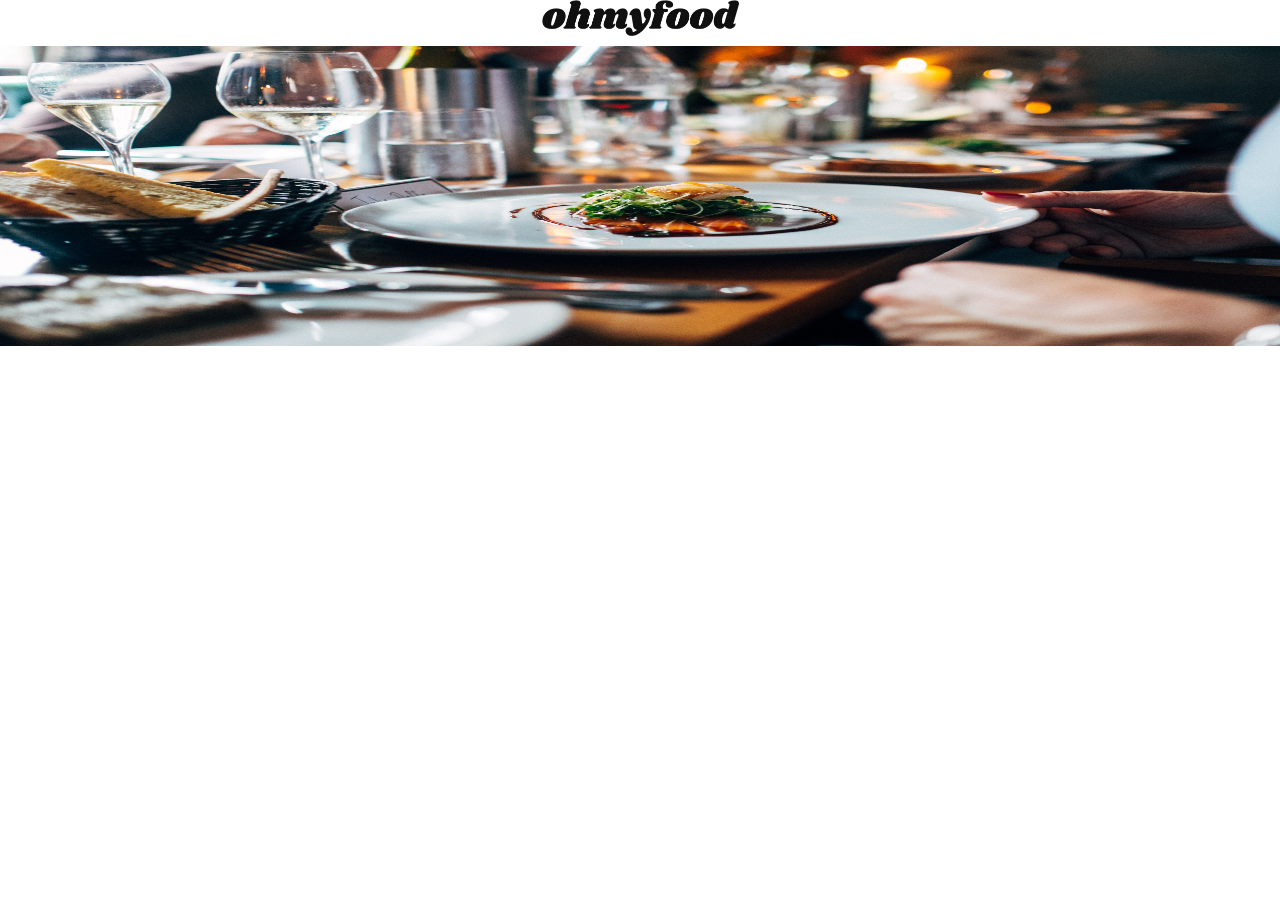
==== restaurants/restaurant1.html @ dc2adfb1 "init html and css of first restaurant page" ====
<!DOCTYPE html>
<html lang="en">
<head>
  <meta charset="UTF-8">
  <meta name="viewport" content="width=device-width, initial-scale=1.0">
  <link rel="stylesheet" href="https://cdnjs.cloudflare.com/ajax/libs/font-awesome/6.2.1/css/all.min.css"
        integrity="sha512-MV7K8+y+gLIBoVD59lQIYicR65iaqukzvf/nwasF0nqhPay5w/9lJmVM2hMDcnK1OnMGCdVK+iQrJ7lzPJQd1w=="
        crossorigin="anonymous" referrerpolicy="no-referrer">
  <link rel="preconnect" href="https://fonts.googleapis.com">
  <link rel="preconnect" href="https://fonts.gstatic.com" crossorigin>
  <link href="https://fonts.googleapis.com/css2?family=Roboto:wght@300;400;500;700&family=Shrikhand&display=swap" rel="stylesheet">
  <link rel="stylesheet" href="../assets/style.css">
  <title>Ohmyfood</title>
</head>
<body>
  <header>
    <div class="restaurants-header">
      <i class="fa-solid fa-arrow-left"></i>
      <img src="../assets/images/logo/ohmyfood.png" alt="logo-Ohmyfood" class="logo">
    </div>
  </header>
  <main>
    <section class="restaurant-banner">
      <img src="../assets/images/restaurants/jay-wennington-N_Y88TWmGwA-unsplash.jpg" alt="jay-restaurant">
    </section>
  </main>
</body>
</html>
---- assets/style.css ----
@charset "UTF-8";
:root {
  --light-gray: #F6F6F6;
  --shadow-gray: #353535;
  --gray: #EAEAEA;
  --primary: #9356DC;
  --secondary: #FF79DA;
  --tertiary: #99E2D0;
}

* {
  box-sizing: border-box;
}

body {
  margin: 0;
  font-family: "Roboto", sans-serif;
}

h1 {
  font-family: "Shrikhand", cursive;
  font-size: 20px;
}

h2 {
  font-weight: 700;
  font-size: 24px;
}

h3 {
  font-weight: 700;
  font-size: 18px;
}

h4 {
  font-weight: 300;
  font-size: 18px;
}

p {
  font-weight: 500;
  font-size: 16px;
}

.main-container {
  min-width: 375px;
  margin: 24px;
}

header {
  display: flex;
  justify-content: center;
  padding-bottom: 10px;
}
header .logo {
  width: 197px;
  height: 36px;
}

.location {
  display: flex;
  flex-direction: row;
  gap: 8px;
  justify-content: center;
  text-align: center;
  align-items: center;
  background-color: var(--gray);
  box-shadow: 0 4px 6px -6px black;
  margin-left: -24px; /* Annule le margin du main-container sur le côté gauche */
  margin-right: -24px;
}

.introduction {
  display: flex;
  flex-direction: column;
  margin-left: -24px; /* Annule le margin du main-container sur le côté gauche */
  margin-right: -24px;
  background-color: var(--light-gray);
  justify-content: center;
  text-align: center;
  align-items: center;
  padding-top: 24px;
  padding-bottom: 30px;
}
.introduction h2 {
  width: 275px;
}
.introduction h4 {
  width: 315px;
}
.introduction button {
  color: white;
  background: linear-gradient(var(--secondary), var(--primary));
  border-radius: 50px;
  border: none;
  padding: 20px;
}

.functionment {
  display: flex;
  flex-direction: column;
  gap: 20px;
  padding: 24px 0;
}
.functionment .functionality {
  background-color: var(--light-gray);
  width: 335px;
  border-radius: 20px;
  display: flex;
  flex-direction: row;
  gap: 15px;
  align-items: center;
  margin-left: 10px;
  padding: 15px 0;
  padding-left: 20px;
}
.functionment .functionality .fa-store {
  color: var(--primary);
}

.restaurants {
  background-color: var(--light-gray);
  margin-left: -24px; /* Annule le margin du main-container sur le côté gauche */
  margin-right: -24px;
  padding: 24px;
  margin-bottom: 30px;
}

.cards-restaurant {
  display: flex;
  flex-direction: column;
  gap: 30px;
}
.cards-restaurant .card-restaurant {
  display: flex;
  flex-direction: column;
  width: 100%;
  height: auto;
  background-color: white;
  border-radius: 15px;
}
.cards-restaurant .card-restaurant img {
  border-top-left-radius: 15px;
  border-top-right-radius: 15px;
  width: 100%;
  height: 230px;
}
.cards-restaurant .card-restaurant .detail {
  display: flex;
  flex-direction: row;
  padding: 18px 12px;
  align-items: center;
  justify-content: space-between;
  width: 100%;
  height: 30%;
}
.cards-restaurant .card-restaurant .detail .text-description {
  display: flex;
  flex-direction: column;
  gap: 5px;
}
.cards-restaurant .card-restaurant .detail .text-description h3, .cards-restaurant .card-restaurant .detail .text-description h4 {
  margin: 0;
}
.cards-restaurant .card-restaurant .detail i {
  font-size: 25px;
}
.cards-restaurant .card-restaurant .detail .color-heart {
  background: -webkit-linear-gradient(var(--primary), var(--secondary));
  background: linear-gradient(var(--primary), var(--secondary));
  -webkit-background-clip: text;
  background-clip: text;
  -webkit-text-fill-color: transparent;
  display: inline-block;
}

footer {
  color: white;
  background-color: var(--shadow-gray);
  margin-left: -24px; /* Annule le margin du main-container sur le côté gauche */
  margin-right: -24px;
  padding: 24px;
  padding-bottom: 40px;
}
footer h1 {
  margin-bottom: 20px;
}
footer .footer-list {
  display: flex;
  flex-direction: column;
  gap: 12px;
}
footer .footer-list p {
  margin: 0;
}

.restaurants-header {
  display: flex;
  flex-direction: row;
  justify-content: center;
  align-items: center;
  position: relative;
  width: 100%;
}
.restaurants-header i {
  position: absolute;
  left: 20px;
}

main {
  width: 100%;
}

.restaurant-banner img {
  width: 100%;
  height: 300px;
}

/*# sourceMappingURL=style.css.map */
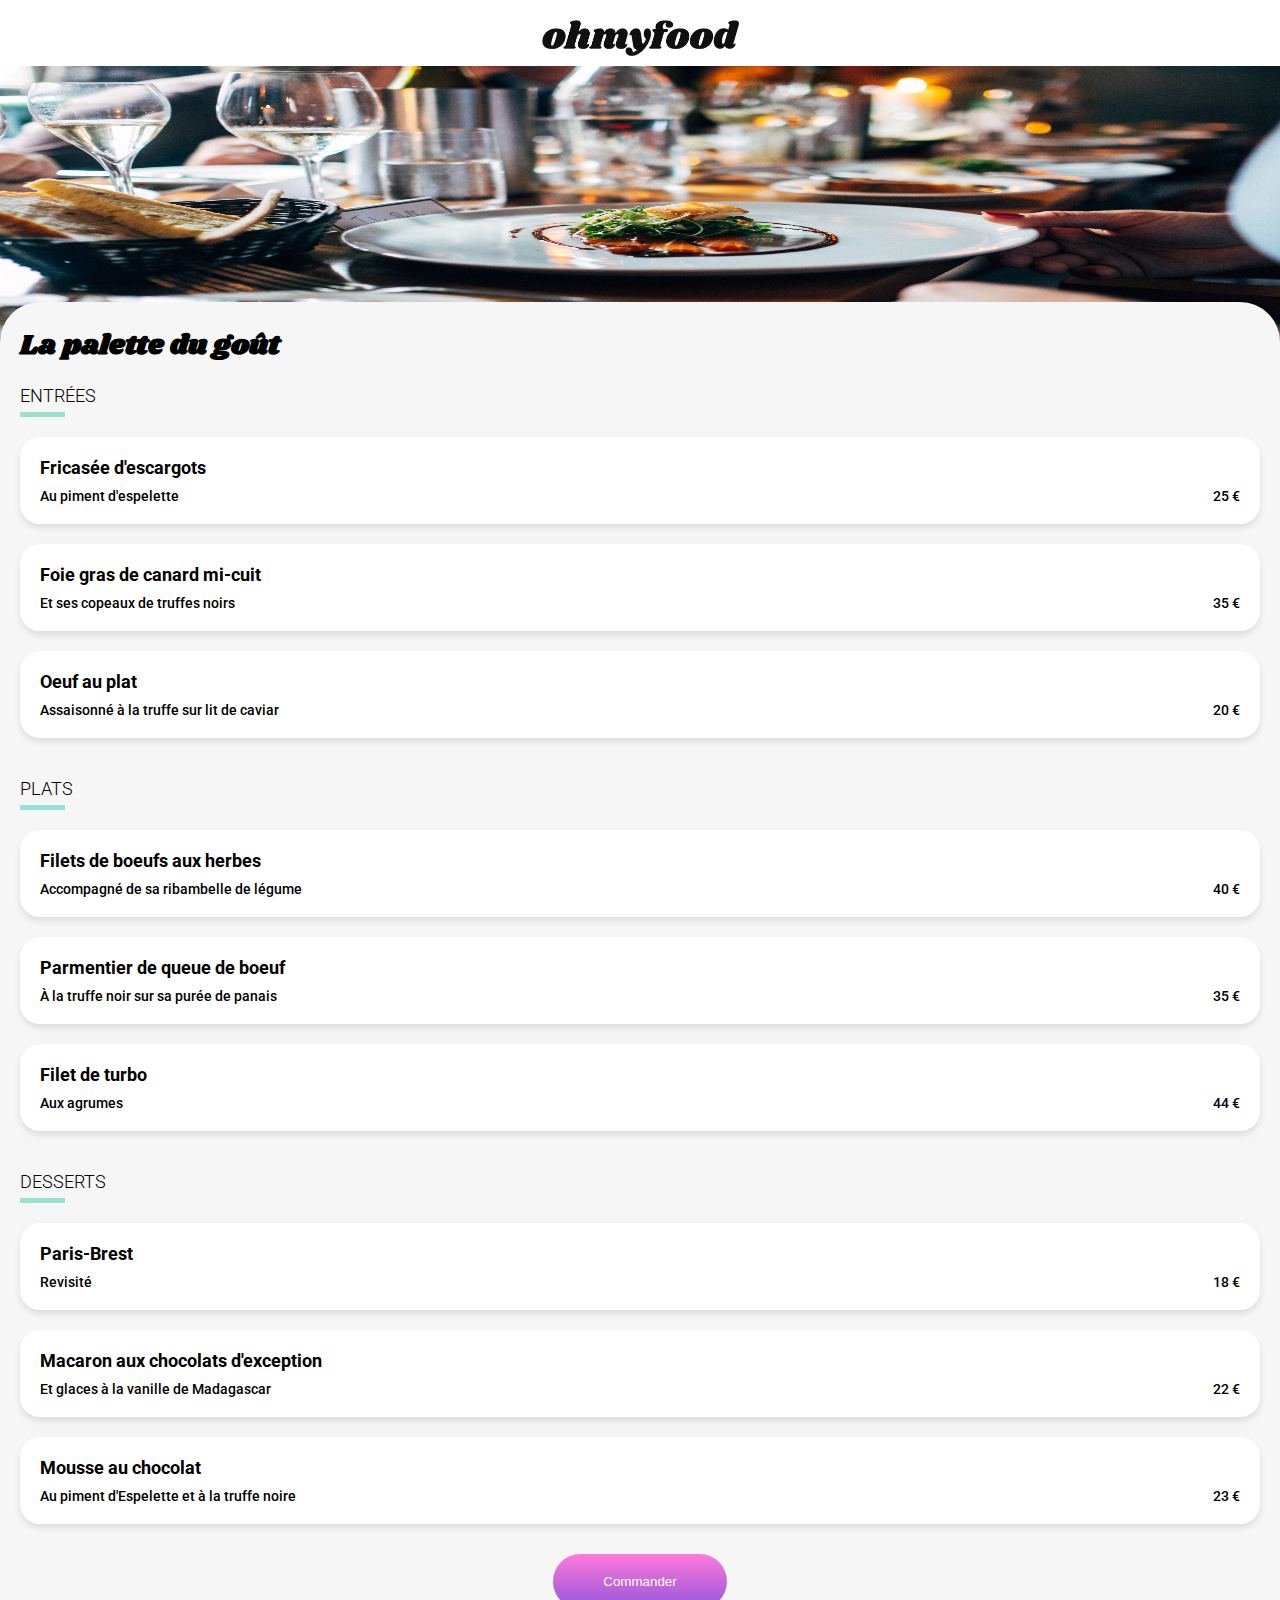
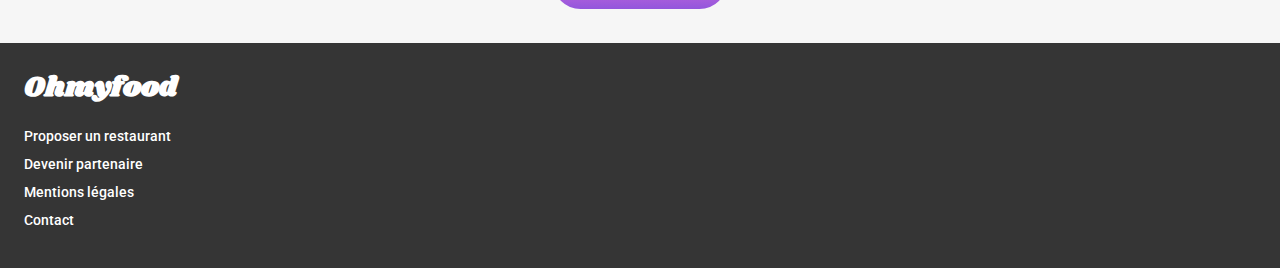
==== commit 2961c500: "add mobile first for one restaurant page and reworking of some style for index page in mobile first " ====
--- a/restaurants/restaurant1.html
+++ b/restaurants/restaurant1.html
@@ -1,20 +1,24 @@
 <!DOCTYPE html>
 <html lang="en">
+
 <head>
   <meta charset="UTF-8">
   <meta name="viewport" content="width=device-width, initial-scale=1.0">
   <link rel="stylesheet" href="https://cdnjs.cloudflare.com/ajax/libs/font-awesome/6.2.1/css/all.min.css"
-        integrity="sha512-MV7K8+y+gLIBoVD59lQIYicR65iaqukzvf/nwasF0nqhPay5w/9lJmVM2hMDcnK1OnMGCdVK+iQrJ7lzPJQd1w=="
-        crossorigin="anonymous" referrerpolicy="no-referrer">
+    integrity="sha512-MV7K8+y+gLIBoVD59lQIYicR65iaqukzvf/nwasF0nqhPay5w/9lJmVM2hMDcnK1OnMGCdVK+iQrJ7lzPJQd1w=="
+    crossorigin="anonymous" referrerpolicy="no-referrer">
   <link rel="preconnect" href="https://fonts.googleapis.com">
   <link rel="preconnect" href="https://fonts.gstatic.com" crossorigin>
-  <link href="https://fonts.googleapis.com/css2?family=Roboto:wght@300;400;500;700&family=Shrikhand&display=swap" rel="stylesheet">
-  <link rel="stylesheet" href="../assets/style.css">
+  <link href="https://fonts.googleapis.com/css2?family=Roboto:wght@300;400;500;700&family=Shrikhand&display=swap"
+    rel="stylesheet">
+  <link rel="stylesheet" href="./assets/css/main.css">
+  <link rel="stylesheet" href="../assets/css/restaurants/style.css">
   <title>Ohmyfood</title>
 </head>
+
 <body>
   <header>
-    <div class="restaurants-header">
+    <div class="restaurant-header">
       <i class="fa-solid fa-arrow-left"></i>
       <img src="../assets/images/logo/ohmyfood.png" alt="logo-Ohmyfood" class="logo">
     </div>
@@ -23,6 +27,108 @@
     <section class="restaurant-banner">
       <img src="../assets/images/restaurants/jay-wennington-N_Y88TWmGwA-unsplash.jpg" alt="jay-restaurant">
     </section>
+    <section class="restaurant-menu">
+      <div class="menu-title">
+        <h1>La palette du goût</h1>
+        <i class="fa-regular fa-heart"></i>
+      </div>
+      <div class="menu-sections">
+        <div class="section">
+          <div class="section-title">
+            <h4>ENTRÉES</h4>
+            <div class="rectangle"></div>
+          </div>
+          <div class="plate">
+            <h3>Fricasée d'escargots</h3>
+            <div class="pricing">
+              <p>Au piment d'espelette</p>
+              <p>25 €</p>
+            </div>
+          </div>
+          <div class="plate">
+            <h3>Foie gras de canard mi-cuit</h3>
+            <div class="pricing">
+              <p>Et ses copeaux de truffes noirs</p>
+              <p>35 €</p>
+            </div>
+          </div>
+          <div class="plate">
+            <h3>Oeuf au plat</h3>
+            <div class="pricing">
+              <p>Assaisonné à la truffe sur lit de caviar</p>
+              <p>20 €</p>
+            </div>
+          </div>
+        </div>
+        <div class="section">
+          <div class="section-title">
+            <h4>PLATS</h4>
+            <div class="rectangle"></div>
+          </div>
+          <div class="plate">
+            <h3>Filets de boeufs aux herbes</h3>
+            <div class="pricing">
+              <p>Accompagné de sa ribambelle de légume</p>
+              <p>40 €</p>
+            </div>
+          </div>
+          <div class="plate">
+            <h3>Parmentier de queue de boeuf</h3>
+            <div class="pricing">
+              <p>À la truffe noir sur sa purée de panais</p>
+              <p>35 €</p>
+            </div>
+          </div>
+          <div class="plate">
+            <h3>Filet de turbo</h3>
+            <div class="pricing">
+              <p>Aux agrumes</p>
+              <p>44 €</p>
+            </div>
+          </div>
+        </div>
+        <div class="section">
+          <div class="section-title">
+            <h4>DESSERTS</h4>
+            <div class="rectangle"></div>
+          </div>
+          <div class="plate">
+            <h3>Paris-Brest</h3>
+            <div class="pricing">
+              <p>Revisité</p>
+              <p>18 €</p>
+            </div>
+          </div>
+          <div class="plate">
+            <h3>Macaron aux chocolats d'exception</h3>
+            <div class="pricing">
+              <p>Et glaces à la vanille de Madagascar</p>
+              <p>22 €</p>
+            </div>
+          </div>
+          <div class="plate">
+            <h3>Mousse au chocolat</h3>
+            <div class="pricing">
+              <p>Au piment d'Espelette et à la truffe noire</p>
+              <p>23 €</p>
+            </div>
+          </div>
+        </div>
+      </div>
+      <div class="commander">
+        <button>Commander</button>
+      </div>
+    </section>
   </main>
+  <footer>
+    <h1>Ohmyfood</h1>
+    <div class="footer-list">
+      <p><i class="fa-solid fa-utensils"></i> Proposer un restaurant</p>
+      <p><i class="fa-solid fa-handshake-simple"></i> Devenir partenaire</p>
+      <p>Mentions légales</p>
+      <p>Contact</p>
+    </div>
+  </footer>
 </body>
+
 </html>
--- a/assets/css/restaurants/style.css
+++ b/assets/css/restaurants/style.css
@@ -0,0 +1,93 @@
+@import url("../main.css");
+.restaurant-header {
+  display: flex;
+  flex-direction: row;
+  justify-content: center;
+  align-items: center;
+  position: relative;
+  width: 100%;
+  margin-top: 20px;
+  margin-bottom: 10px;
+}
+.restaurant-header i {
+  position: absolute;
+  left: 20px;
+}
+
+main {
+  width: 100%;
+}
+
+.restaurant-banner {
+  position: relative;
+  z-index: 1;
+}
+.restaurant-banner img {
+  width: 100%;
+  height: 300px;
+}
+
+.restaurant-menu {
+  padding: 4px 20px;
+  background-color: var(--light-gray);
+  border-top-left-radius: 40px;
+  border-top-right-radius: 40px;
+  position: relative;
+  z-index: 2;
+  margin-top: -68px;
+}
+.restaurant-menu .menu-title {
+  display: flex;
+  align-items: center;
+  gap: 42px;
+}
+.restaurant-menu .menu-title i {
+  font-size: 25px;
+}
+.restaurant-menu .commander {
+  text-align: center;
+  margin-bottom: 30px;
+}
+
+.menu-sections {
+  display: flex;
+  flex-direction: column;
+  gap: 40px;
+  margin-bottom: 30px;
+}
+.menu-sections .section {
+  display: flex;
+  flex-direction: column;
+  gap: 20px;
+}
+.menu-sections h3,
+.menu-sections h4,
+.menu-sections p {
+  padding: 0;
+  margin: 0;
+}
+.menu-sections .rectangle {
+  margin-top: 6px;
+  width: 45px;
+  height: 5px;
+  background-color: var(--tertiary);
+}
+.menu-sections .plate {
+  background-color: white;
+  border-radius: 20px;
+  padding: 20px;
+  box-shadow: 0 4px 6px rgba(0, 0, 0, 0.1);
+}
+.menu-sections .pricing {
+  margin-top: 10px;
+  display: flex;
+  justify-content: space-between;
+}
+
+button {
+  color: white;
+  background: linear-gradient(var(--secondary), var(--primary));
+  border-radius: 50px;
+  border: none;
+  padding: 20px 50px;
+}/*# sourceMappingURL=style.css.map */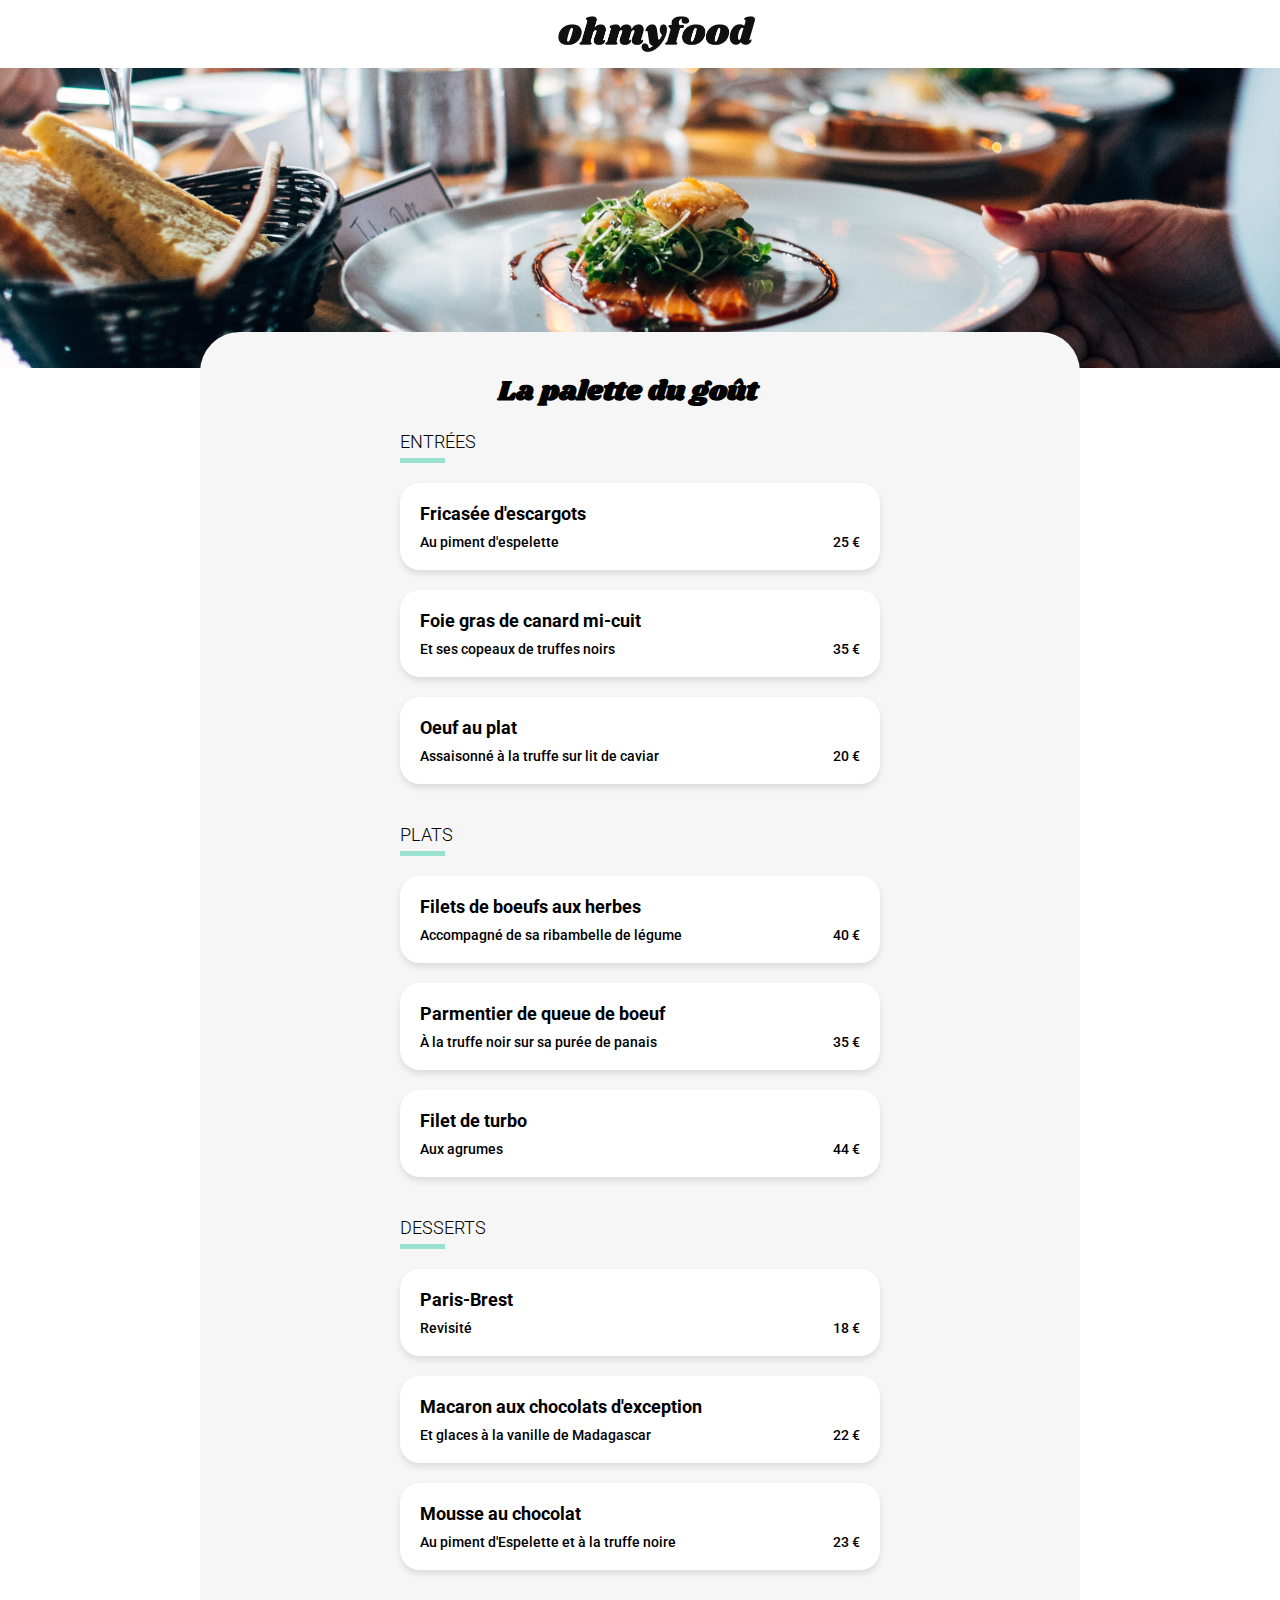
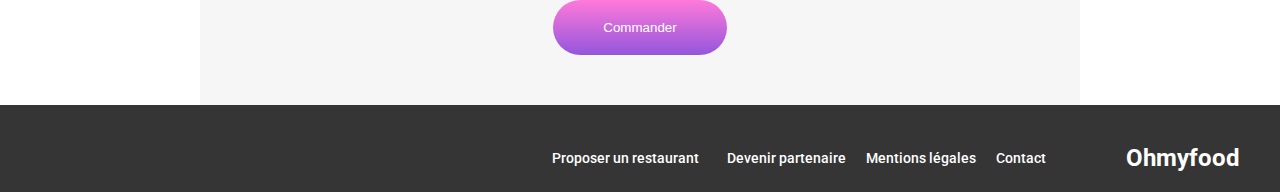
==== commit f2311b07: "add desktop responsive for index.html and restaurant1.html pages" ====
--- a/restaurants/restaurant1.html
+++ b/restaurants/restaurant1.html
@@ -121,7 +121,7 @@
     </section>
   </main>
   <footer>
-    <h1>Ohmyfood</h1>
+    <h2>Ohmyfood</h2>
     <div class="footer-list">
       <p><i class="fa-solid fa-utensils"></i> Proposer un restaurant</p>
       <p><i class="fa-solid fa-handshake-simple"></i> Devenir partenaire</p>
--- a/assets/css/restaurants/style.css
+++ b/assets/css/restaurants/style.css
@@ -25,6 +25,8 @@
 .restaurant-banner img {
   width: 100%;
   height: 300px;
+  -o-object-fit: cover;
+     object-fit: cover;
 }
 
 .restaurant-menu {
@@ -90,4 +92,19 @@
   border-radius: 50px;
   border: none;
   padding: 20px 50px;
+}
+
+@media (min-width: 768px) {
+  .restaurant-header {
+    margin: 16px;
+  }
+  .restaurant-menu {
+    margin: 0 200px;
+    margin-top: -40px;
+    padding: 20px 200px;
+  }
+  .restaurant-menu .menu-title {
+    justify-content: center;
+    gap: 24px;
+  }
 }/*# sourceMappingURL=style.css.map */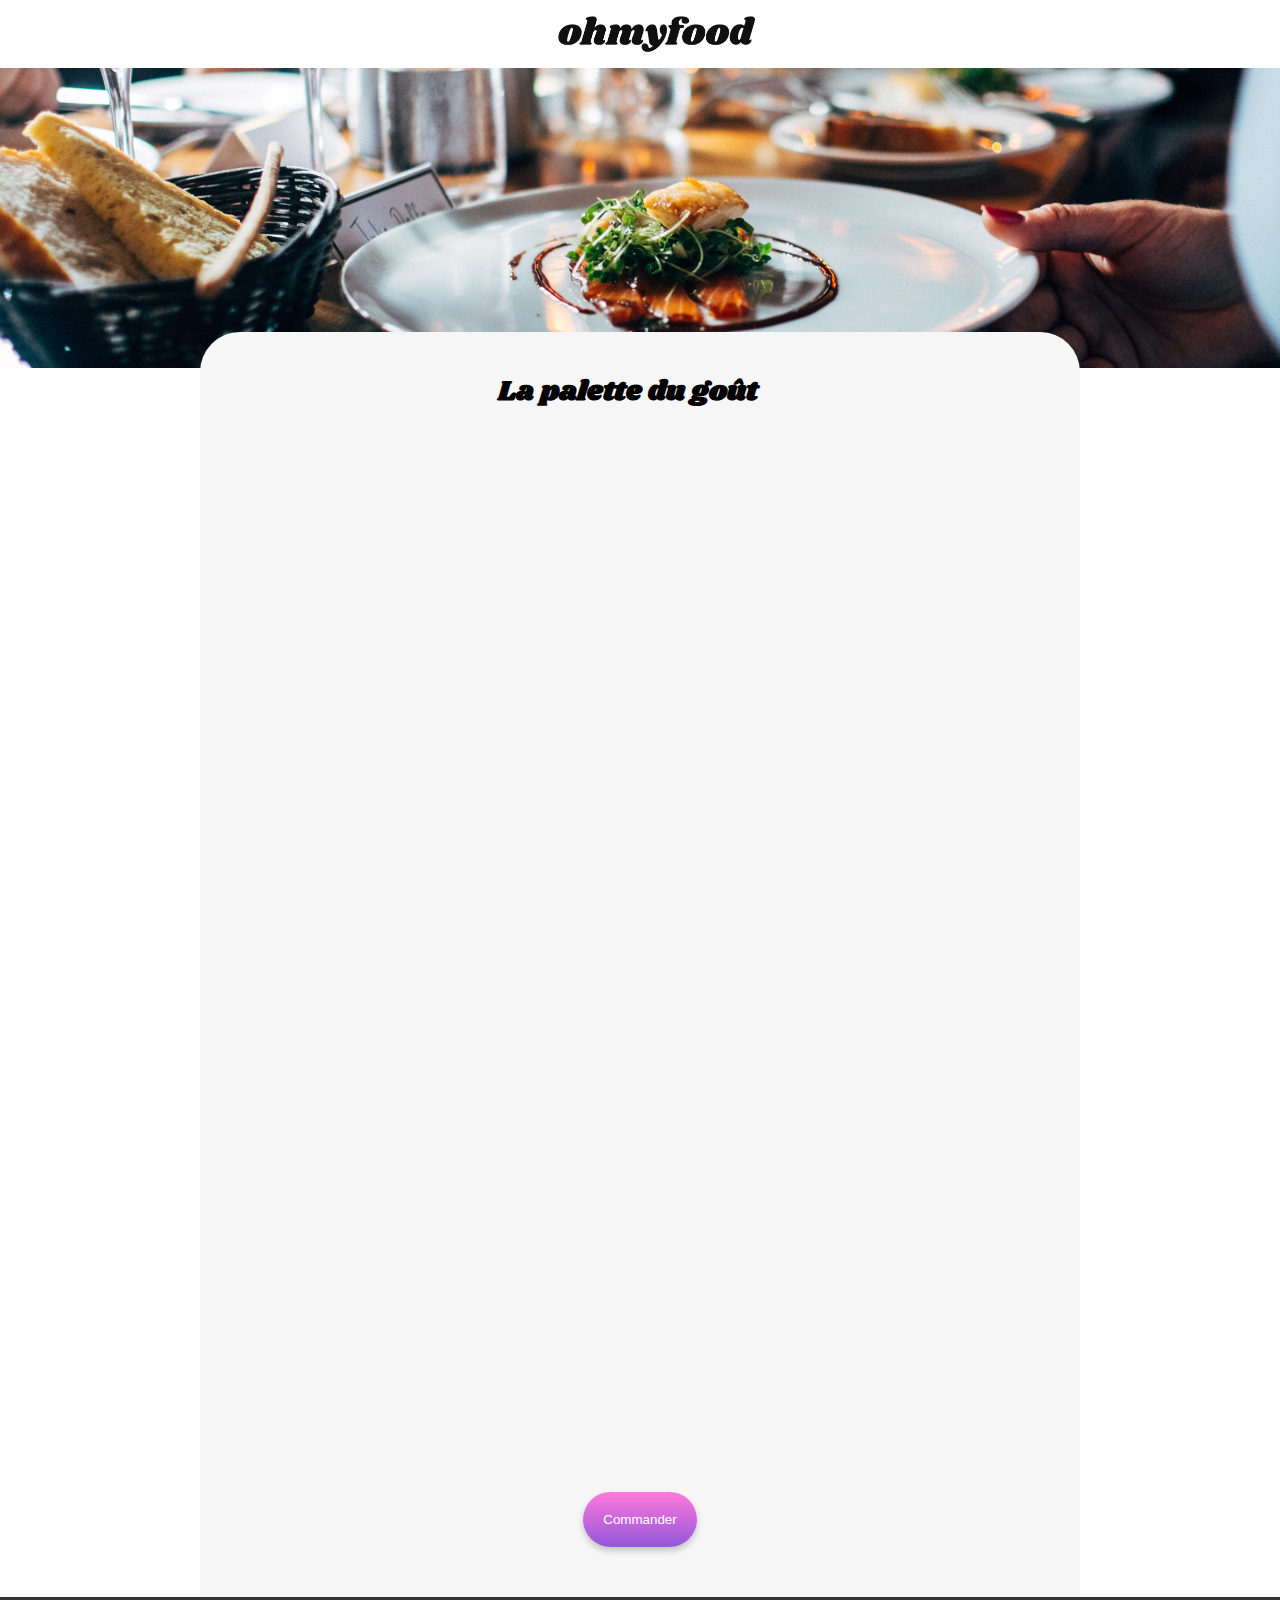
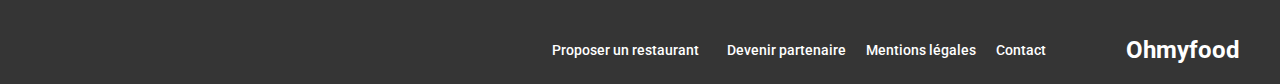
==== commit ada01831: "create a main.scss like other CSS files + add all animations of the app as animations on buttons, ma" ====
--- a/restaurants/restaurant1.html
+++ b/restaurants/restaurant1.html
@@ -39,12 +39,20 @@
             <div class="rectangle"></div>
           </div>
           <div class="plate">
-            <h3>Fricasée d'escargots</h3>
+            <div class="text-container">
+              <h3>Fricasée d'escargots</h3>
+              <p class="description">Au piment d'espelette</p>
+            </div>
             <div class="pricing">
-              <p>Au piment d'espelette</p>
-              <p>25 €</p>
+              <p class="price">25 €</p>
+            </div>
+            <div class="checkmark-circle">
+              <div class="circle">
+                <i class="fa-solid fa-check"></i>
+              </div>
             </div>
           </div>
+
           <div class="plate">
             <h3>Foie gras de canard mi-cuit</h3>
             <div class="pricing">
--- a/assets/css/restaurants/style.css
+++ b/assets/css/restaurants/style.css
@@ -1,3 +1,4 @@
+@charset "UTF-8";
 @import url("../main.css");
 .restaurant-header {
   display: flex;
@@ -56,6 +57,13 @@
   flex-direction: column;
   gap: 40px;
   margin-bottom: 30px;
+  /* Conteneur pour le texte et la description */
+  /* Pour aligner correctement le prix */
+  /* Le checkmark qui occupe toute la hauteur et avec les bords arrondis */
+  /* L'animation lors du survol */
+  /* Faire entrer le carré au survol */
+  /* Faire disparaitre le carré lorsqu'il n'y a plus de survol */
+  /* Légère modification de la marge à gauche du prix au survol */
 }
 .menu-sections .section {
   display: flex;
@@ -79,11 +87,81 @@
   border-radius: 20px;
   padding: 20px;
   box-shadow: 0 4px 6px rgba(0, 0, 0, 0.1);
+  position: relative;
+  display: flex;
+  justify-content: space-between;
+  align-items: center;
+  transition: box-shadow 0.3s ease, transform 0.3s ease;
+  overflow: hidden;
+  /* Masque tout ce qui dépasse de la div parente */
+}
+.menu-sections .text-container {
+  display: flex;
+  flex-direction: column;
+  gap: 5px;
 }
 .menu-sections .pricing {
-  margin-top: 10px;
-  display: flex;
-  justify-content: space-between;
+  display: flex;
+  align-items: center;
+}
+.menu-sections .price {
+  white-space: nowrap;
+  /* Évite que le prix ne se déplace sur une nouvelle ligne */
+  margin-left: auto;
+  /* Pousse le prix à l'extrême droite */
+  transition: margin-right 0.3s ease;
+}
+.menu-sections .checkmark-circle {
+  background-color: var(--tertiary);
+  /* Couleur verte */
+  width: 64px;
+  height: 100%;
+  border-top-right-radius: 20px;
+  border-bottom-right-radius: 20px;
+  display: flex;
+  justify-content: center;
+  align-items: center;
+  color: white;
+  font-size: 20px;
+  position: absolute;
+  right: -64px;
+  /* Initialement placé en dehors de la carte, mais limité à la largeur */
+  top: 0;
+  opacity: 0;
+  transition: right 0.5s ease, opacity 0.5s ease;
+  /* Animation pour le glissement */
+}
+.menu-sections .circle {
+  background-color: white;
+  /* Fond blanc pour le cercle */
+  border-radius: 50%;
+  width: 20px;
+  /* Taille du cercle */
+  height: 20px;
+  display: flex;
+  justify-content: center;
+  align-items: center;
+}
+.menu-sections .circle i {
+  color: var(--tertiary);
+  /* Couleur de l'icône verte */
+  font-size: 12px;
+  /* Taille de l'icône */
+}
+.menu-sections .plate:hover .checkmark-circle {
+  opacity: 1;
+  right: 0;
+  /* Le fait coulisser vers la gauche pour entrer */
+}
+.menu-sections .plate:not(:hover) .checkmark-circle {
+  right: -64px;
+  /* Coulisse vers la droite pour disparaître */
+  opacity: 0;
+  /* Disparition en douceur */
+}
+.menu-sections .plate:hover .price {
+  margin-right: 58px;
+  /* Décalage suffisant pour laisser place au checkmark */
 }
 
 button {
@@ -91,7 +169,57 @@
   background: linear-gradient(var(--secondary), var(--primary));
   border-radius: 50px;
   border: none;
-  padding: 20px 50px;
+  padding: 20px;
+  cursor: pointer;
+  box-shadow: 0px 4px 6px rgba(0, 0, 0, 0.2);
+  /* Ombre légère en bas */
+  transition: filter 0.3s ease, box-shadow 0.3s ease;
+  /* Transition douce pour le survol */
+}
+
+button:hover {
+  filter: brightness(1.1);
+  /* Augmente la luminosité de 10% au survol */
+  box-shadow: 0px 6px 10px rgba(0, 0, 0, 0.3);
+  /* Ombre plus visible au survol */
+}
+
+/* Animation fade-in */
+@keyframes fadeIn {
+  from {
+    opacity: 0;
+    transform: translateY(20px);
+    /* Légère translation vers le bas */
+  }
+  to {
+    opacity: 1;
+    transform: translateY(0);
+  }
+}
+/* Section Entrées */
+.section:nth-child(1) {
+  animation: fadeIn 1s ease forwards;
+  /* Animation d'apparition */
+  animation-delay: 0.5s;
+  /* Délai avant l'apparition des entrées */
+  opacity: 0;
+  /* Assurer que les sections sont invisibles au départ */
+}
+
+/* Section Plats */
+.section:nth-child(2) {
+  animation: fadeIn 1s ease forwards;
+  animation-delay: 1.5s;
+  /* Délai avant l'apparition des plats */
+  opacity: 0;
+}
+
+/* Section Desserts */
+.section:nth-child(3) {
+  animation: fadeIn 1s ease forwards;
+  animation-delay: 2.5s;
+  /* Délai avant l'apparition des desserts */
+  opacity: 0;
 }
 
 @media (min-width: 768px) {
